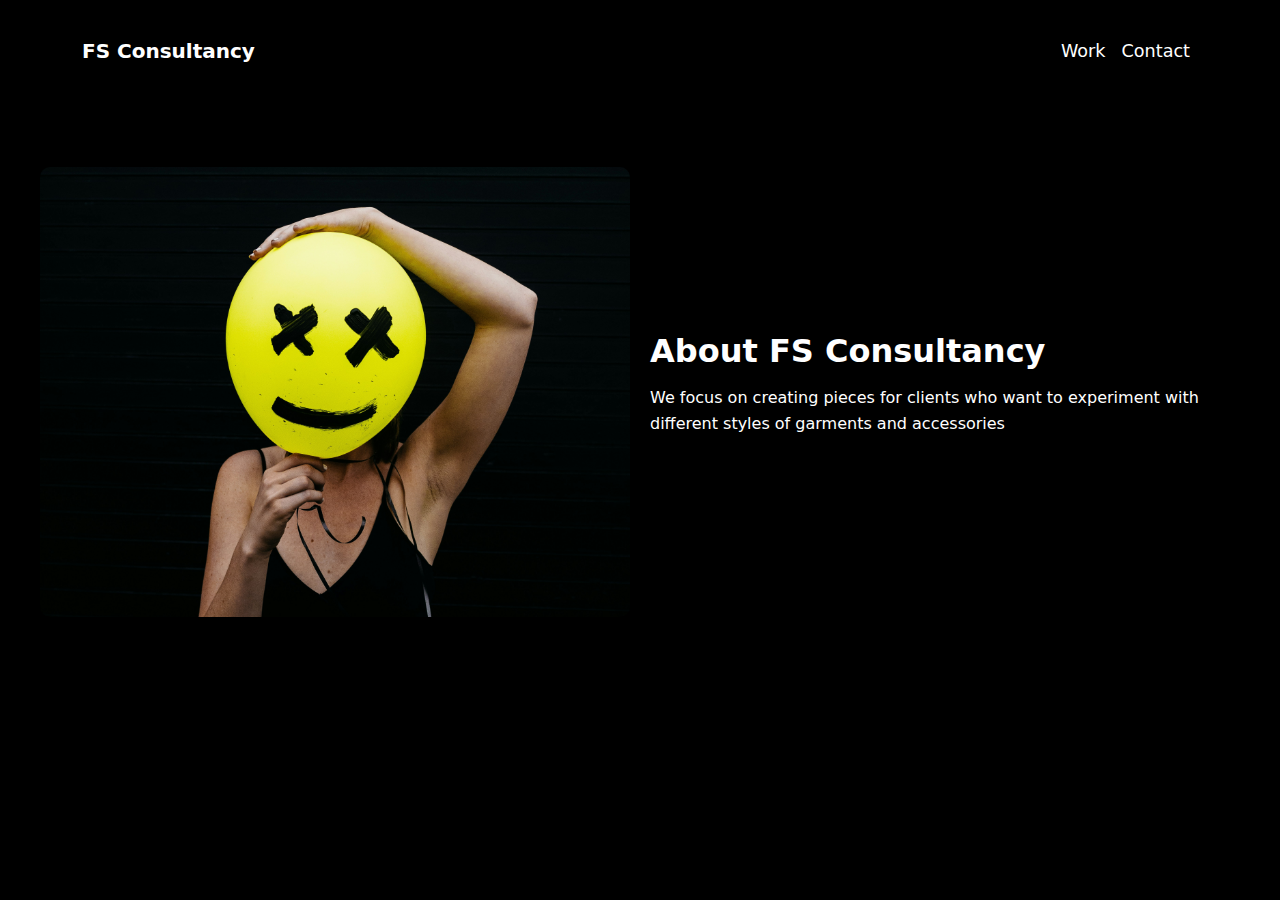
==== about/about.html @ f16344d1 "almost there" ====
<!DOCTYPE html>
<html lang="en">
<head>
  <meta charset="UTF-8">
  <meta name="viewport" content="width=device-width, initial-scale=1.0">
  <link rel="stylesheet" href="about.css">
  <link rel="stylesheet" href="https://cdn.jsdelivr.net/npm/bootstrap@5.3.2/dist/css/bootstrap.min.css">
  <link rel="stylesheet" href="https://cdn.jsdelivr.net/npm/bootstrap-icons/font/bootstrap-icons.css">
  <script src="https://cdn.jsdelivr.net/npm/@popperjs/core@2.11.6/dist/umd/popper.min.js" defer></script>
  <script src="https://cdn.jsdelivr.net/npm/bootstrap@5.3.2/dist/js/bootstrap.min.js" defer></script>
  <title>FS Consultancy</title>
</head>
<body>
<div class="nav">
  <nav class="navbar navbar-expand-lg top">
    <div class="container">
      <a class="navbar-brand" href="#">FS Consultancy</a>
      <button class="navbar-toggler" type="button" data-bs-toggle="collapse" data-bs-target="#navbarNav">
        <span class="navbar-toggler-icon"   ></span>
      </button>
      <div class="collapse navbar-collapse" id="navbarNav">
        <ul class="navbar-nav ms-auto">
          <li class="nav-item">
            <a class="nav-link" href="../index.html">Work</a>
          </li>
          <li class="nav-item">
            <a class="nav-link" href="#">Contact</a>
          </li>
        </ul>
      </div>
    </div>
  </nav>    
</div>
<div class="about">
  <div class="bento-section">
    <div class="bento-grid">
      <div class="bento-item about-image">
        <img src="images/charles-etoroma-vkc1YLZ50yE-unsplash.jpg" alt="About Image">
      </div>
      <div class="bento-item about-text">
        <h2>About FS Consultancy</h2>
        <p>
          We focus on creating pieces for clients who want to experiment with different styles of garments and accessories
        </p>
      </div>
    </div>
  </div>
</div>

<div>
  <!-- contact -->
</div>
</div>
</body>
</html>
---- about/about.css ----
body{
  font-family: 'Futura', sans-serif; 
  padding: 20px;
  margin: 0;
  color: white;
  background-color: black !important;  
}

/* Navvy b */
.navbar {
  width: 100%;
  background: black;
  box-shadow: none;
  padding: 15px 20px;
  margin-bottom: 5vh;
}

.navbar-brand {
  font-size: 1.5rem;
  font-weight: bold;
  color: white !important;
}

.navbar-nav .nav-link {
  font-size: 1.1rem;
  color: white;
  padding: 10px 15px;
}

.navbar-nav .nav-link:hover {
  color: white;
}

/* mob styles nav */
@media (max-width: 991px) {
  .navbar {
    padding: 10px 15px;
    color: white;
  }

  .navbar-toggler {
    border: none;
    outline: none;
  }

  .navbar-toggler-icon {
    width: 30px;
    height: 30px;
        
  }

  .navbar-collapse {
    text-align: center;
    padding: 10px;
  }

  .navbar-nav {
    width: 100%;
  }

  .navbar-nav .nav-link {
    padding: 10px;
    display: block;
    font-size: 1.2rem;
  }
}

/* Bento about */
.bento-section {
  background-color: transparent;
  padding: 40px 20px;

}

.bento-grid {
  display: grid;
  grid-template-columns: 1fr 1fr; 
  gap: 20px;
  align-items: center;
}

.bento-item img {
  width: 100%;
  height: 50vh;
  object-fit: cover;
  border-radius: 10px;
  transition: filter 0.3s ease;
}

.bento-item img:hover {
  filter: grayscale(0);
}

.bento-item h2 {
  font-size: 2rem;
  color: white;
  font-weight: bold;
  margin-bottom: 15px;
}

.bento-item p {
  font-size: 1rem;
  color:white;
  line-height: 1.6;
}

/* bento mob */
@media (max-width: 768px) {
  .bento-grid {
    grid-template-columns: 1fr; 
  }

  .bento-item.about-text {
    order: -1; 
  }
}
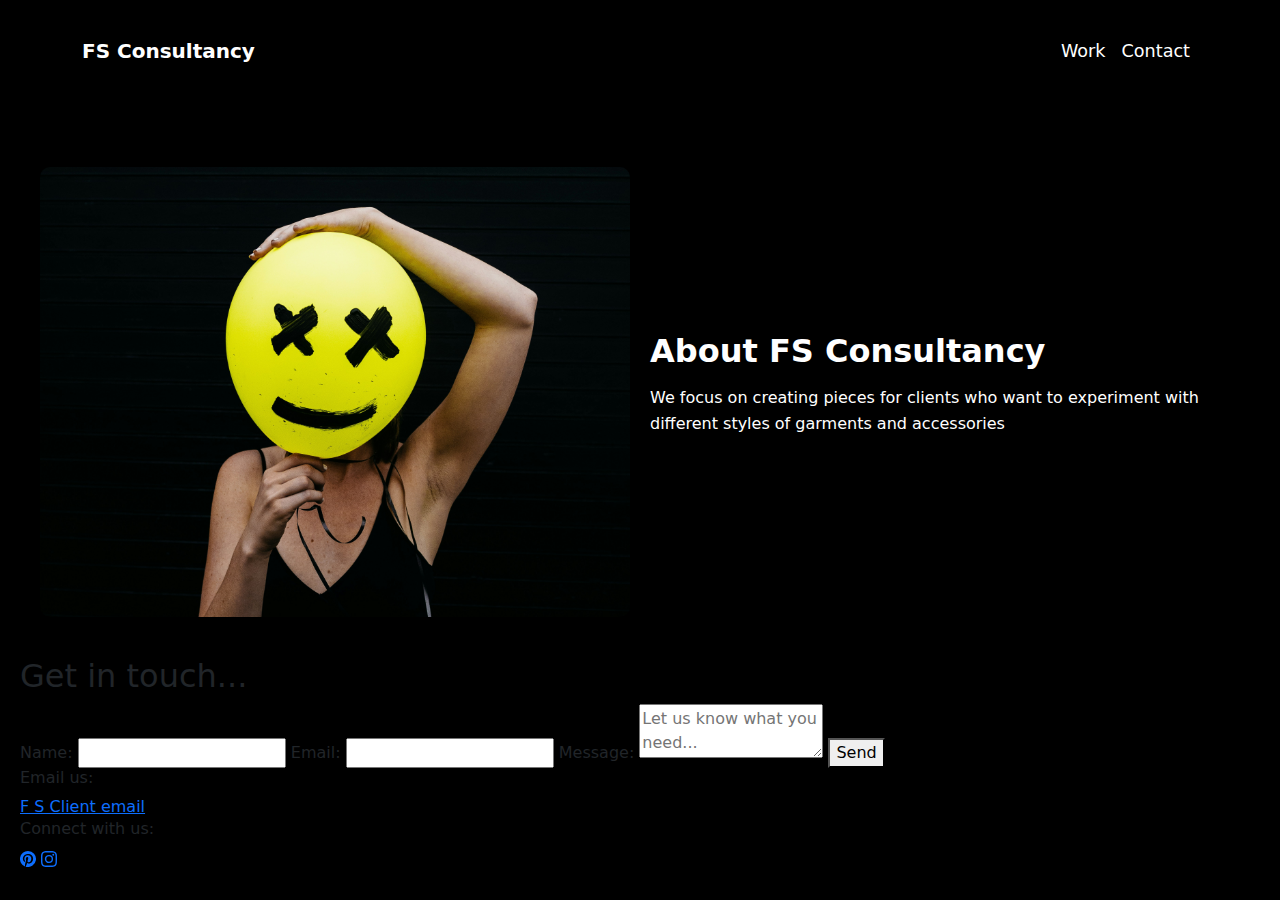
==== commit eefcf5e6: "adding in nav links" ====
--- a/about/about.html
+++ b/about/about.html
@@ -12,7 +12,7 @@
 </head>
 <body>
 <div class="nav">
-  <nav class="navbar navbar-expand-lg top">
+  <nav class="navbar navbar-expand-lg navbar-dark bg-transparent">
     <div class="container">
       <a class="navbar-brand" href="#">FS Consultancy</a>
       <button class="navbar-toggler" type="button" data-bs-toggle="collapse" data-bs-target="#navbarNav">
@@ -24,13 +24,14 @@
             <a class="nav-link" href="../index.html">Work</a>
           </li>
           <li class="nav-item">
-            <a class="nav-link" href="#">Contact</a>
+            <a class="nav-link" href="#contactSection">Contact</a>
           </li>
         </ul>
       </div>
     </div>
   </nav>    
 </div>
+
 <div class="about">
   <div class="bento-section">
     <div class="bento-grid">
@@ -47,9 +48,43 @@
   </div>
 </div>
 
-<div>
-  <!-- contact -->
+<div id="contactSection" class="contactSection">
+  <div class="contactFormContainer">
+    <div class="contactForm">
+      <form action="https://api.web3forms.com/submit" method="POST">
+        <h2>Get in touch...</h2>
+        <input type="hidden" name="access_key" value="PUT HEY HERE">
+        <label for="name">Name:</label>
+        <input type="text" id="name" name="first_name">
+        
+        <label for="email">Email:</label>
+        <input type="email" id="email" name="email">
+        
+        <label for="message">Message:</label>
+        <textarea placeholder="Let us know what you need..." name="message"></textarea>
+        
+        <input type="checkbox" name="botcheck" class="hidden" style="display: none;">
+        <input type="hidden" name="redirect" value="confirmation page/confirmation.html">
+        <button id="submitButton" type="submit">Send</button>
+      </form>
+    </div>
+    <div class="ourContact">
+      <h6>Email us:</h6>
+      <a href="mailto:keiras.candles246@gmail.com">F S Client email</a>
+      <h6>Connect with us:</h6>
+        <div id="socials">
+        <a href="https://uk.pinterest.com/" target="_blank">
+          <svg xmlns="http://www.w3.org/2000/svg" width="16" height="16" fill="currentColor" class="bi bi-pinterest" viewBox="0 0 16 16">
+            <path d="M8 0a8 8 0 0 0-2.915 15.452c-.07-.633-.134-1.606.027-2.297.146-.625.938-3.977.938-3.977s-.239-.479-.239-1.187c0-1.113.645-1.943 1.448-1.943.682 0 1.012.512 1.012 1.127 0 .686-.437 1.712-.663 2.663-.188.796.4 1.446 1.185 1.446 1.422 0 2.515-1.5 2.515-3.664 0-1.915-1.377-3.254-3.342-3.254-2.276 0-3.612 1.707-3.612 3.471 0 .688.265 1.425.595 1.826a.24.24 0 0 1 .056.23c-.061.252-.196.796-.222.907-.035.146-.116.177-.268.107-1-.465-1.624-1.926-1.624-3.1 0-2.523 1.834-4.84 5.286-4.84 2.775 0 4.932 1.977 4.932 4.62 0 2.757-1.739 4.976-4.151 4.976-.811 0-1.573-.421-1.834-.919l-.498 1.902c-.181.695-.669 1.566-.995 2.097A8 8 0 1 0 8 0"/>
+          </svg></a>
+          <a href="https://www.instagram.com target="_blank"><svg xmlns="http://www.w3.org/2000/svg" width="16" height="16" fill="currentColor" class="bi bi-instagram" viewBox="0 0 16 16">
+          <path d="M8 0C5.829 0 5.556.01 4.703.048 3.85.088 3.269.222 2.76.42a3.9 3.9 0 0 0-1.417.923A3.9 3.9 0 0 0 .42 2.76C.222 3.268.087 3.85.048 4.7.01 5.555 0 5.827 0 8.001c0 2.172.01 2.444.048 3.297.04.852.174 1.433.372 1.942.205.526.478.972.923 1.417.444.445.89.719 1.416.923.51.198 1.09.333 1.942.372C5.555 15.99 5.827 16 8 16s2.444-.01 3.298-.048c.851-.04 1.434-.174 1.943-.372a3.9 3.9 0 0 0 1.416-.923c.445-.445.718-.891.923-1.417.197-.509.332-1.09.372-1.942C15.99 10.445 16 10.173 16 8s-.01-2.445-.048-3.299c-.04-.851-.175-1.433-.372-1.941a3.9 3.9 0 0 0-.923-1.417A3.9 3.9 0 0 0 13.24.42c-.51-.198-1.092-.333-1.943-.372C10.443.01 10.172 0 7.998 0zm-.717 1.442h.718c2.136 0 2.389.007 3.232.046.78.035 1.204.166 1.486.275.373.145.64.319.92.599s.453.546.598.92c.11.281.24.705.275 1.485.039.843.047 1.096.047 3.231s-.008 2.389-.047 3.232c-.035.78-.166 1.203-.275 1.485a2.5 2.5 0 0 1-.599.919c-.28.28-.546.453-.92.598-.28.11-.704.24-1.485.276-.843.038-1.096.047-3.232.047s-2.39-.009-3.233-.047c-.78-.036-1.203-.166-1.485-.276a2.5 2.5 0 0 1-.92-.598 2.5 2.5 0 0 1-.6-.92c-.109-.281-.24-.705-.275-1.485-.038-.843-.046-1.096-.046-3.233s.008-2.388.046-3.231c.036-.78.166-1.204.276-1.486.145-.373.319-.64.599-.92s.546-.453.92-.598c.282-.11.705-.24 1.485-.276.738-.034 1.024-.044 2.515-.045zm4.988 1.328a.96.96 0 1 0 0 1.92.96.96 0 0 0 0-1.92m-4.27 1.122a4.109 4.109 0 1 0 0 8.217 4.109 4.109 0 0 0 0-8.217m0 1.441a2.667 2.667 0 1 1 0 5.334 2.667 2.667 0 0 1 0-5.334"/>
+         </svg></a>
+        </div>
+    </div>
+  </div>
 </div>
+  </div>
 </div>
 </body>
 </html>
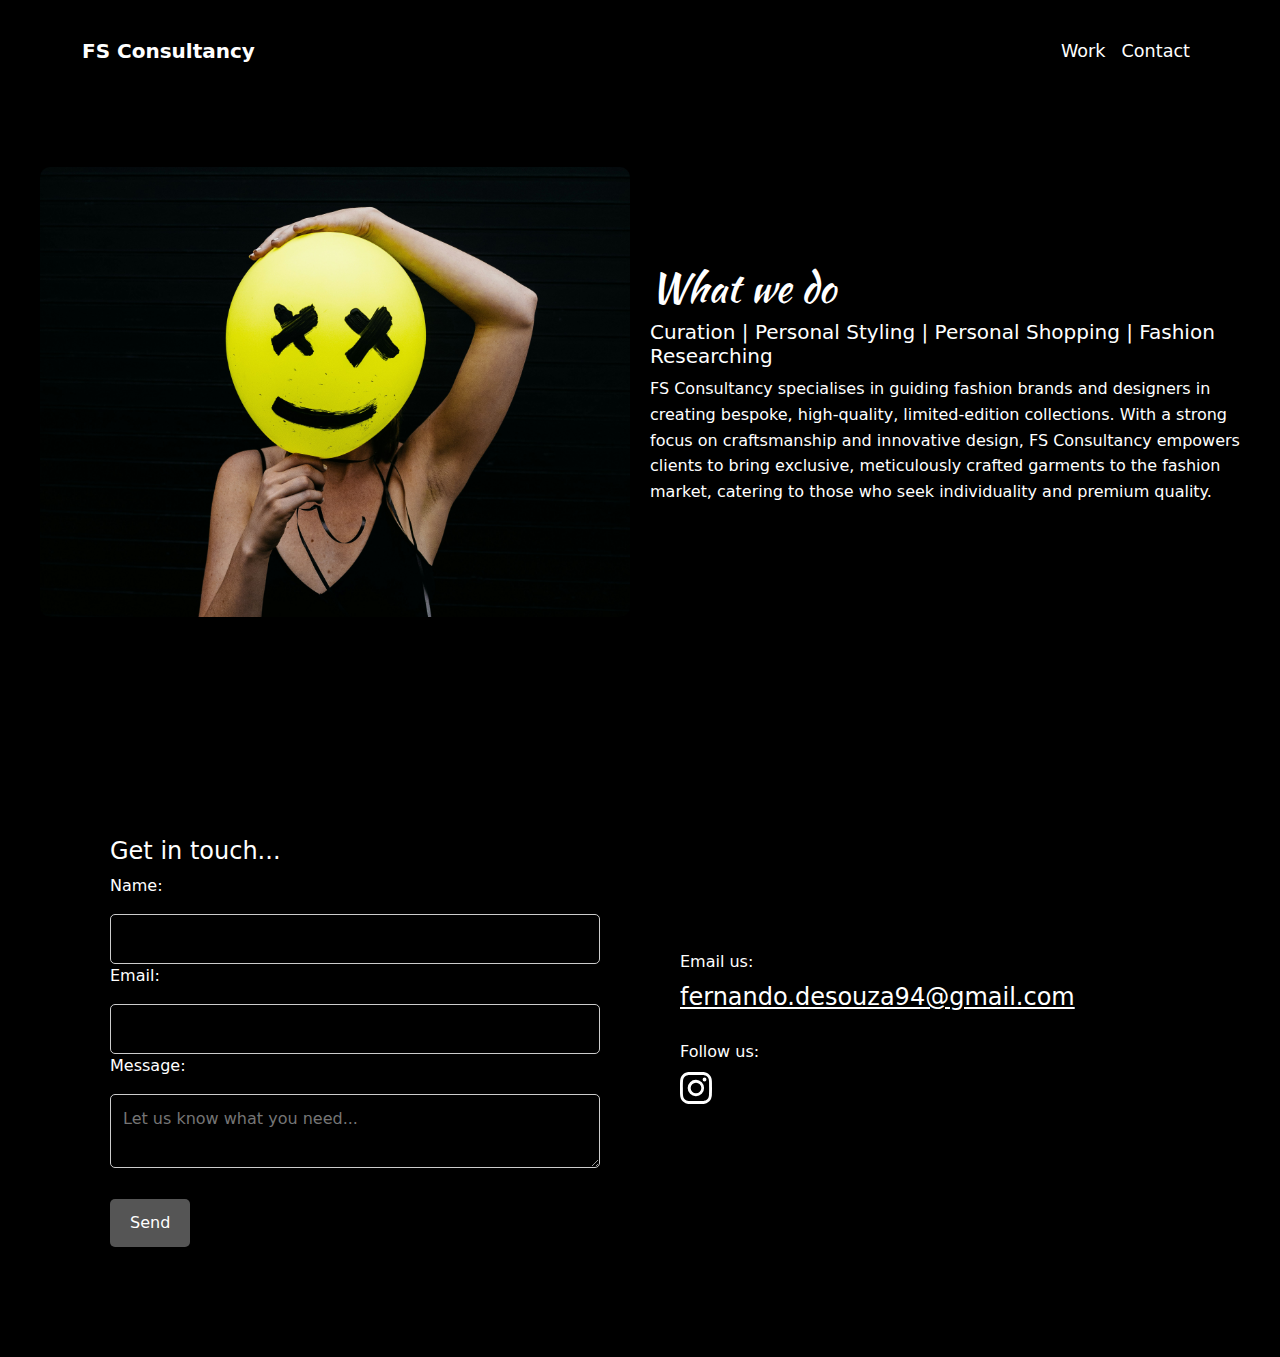
==== commit 246a2a9e: "changes to keep" ====
--- a/about/about.html
+++ b/about/about.html
@@ -8,6 +8,9 @@
   <link rel="stylesheet" href="https://cdn.jsdelivr.net/npm/bootstrap-icons/font/bootstrap-icons.css">
   <script src="https://cdn.jsdelivr.net/npm/@popperjs/core@2.11.6/dist/umd/popper.min.js" defer></script>
   <script src="https://cdn.jsdelivr.net/npm/bootstrap@5.3.2/dist/js/bootstrap.min.js" defer></script>
+  <link rel="preconnect" href="https://fonts.googleapis.com">
+  <link rel="preconnect" href="https://fonts.gstatic.com" crossorigin>
+  <link href="https://fonts.googleapis.com/css2?family=Kaushan+Script&display=swap" rel="stylesheet">
   <title>FS Consultancy</title>
 </head>
 <body>
@@ -39,21 +42,25 @@
         <img src="images/charles-etoroma-vkc1YLZ50yE-unsplash.jpg" alt="About Image">
       </div>
       <div class="bento-item about-text">
-        <h2>About FS Consultancy</h2>
+        <h1>What we do</h1>
+        <h5>Curation | Personal Styling | Personal Shopping | Fashion Researching</h5>
         <p>
-          We focus on creating pieces for clients who want to experiment with different styles of garments and accessories
+          FS Consultancy specialises in guiding fashion brands and designers in creating bespoke, high-quality, 
+          limited-edition collections. With a strong focus on craftsmanship and innovative design, FS 
+          Consultancy empowers clients to bring exclusive, meticulously crafted garments to the fashion 
+          market, catering to those who seek individuality and premium quality.
         </p>
       </div>
     </div>
   </div>
-</div>
+</div>  
 
 <div id="contactSection" class="contactSection">
   <div class="contactFormContainer">
     <div class="contactForm">
       <form action="https://api.web3forms.com/submit" method="POST">
         <h2>Get in touch...</h2>
-        <input type="hidden" name="access_key" value="PUT HEY HERE">
+        <input type="hidden" name="access_key" value="fd06ac50-5092-45fd-9189-bc61feef0d43">
         <label for="name">Name:</label>
         <input type="text" id="name" name="first_name">
         
@@ -70,14 +77,10 @@
     </div>
     <div class="ourContact">
       <h6>Email us:</h6>
-      <a href="mailto:keiras.candles246@gmail.com">F S Client email</a>
-      <h6>Connect with us:</h6>
+      <a href="mailto:fernando.desouza94@gmail.com">fernando.desouza94@gmail.com</a>
+      <h6>Follow us:</h6>
         <div id="socials">
-        <a href="https://uk.pinterest.com/" target="_blank">
-          <svg xmlns="http://www.w3.org/2000/svg" width="16" height="16" fill="currentColor" class="bi bi-pinterest" viewBox="0 0 16 16">
-            <path d="M8 0a8 8 0 0 0-2.915 15.452c-.07-.633-.134-1.606.027-2.297.146-.625.938-3.977.938-3.977s-.239-.479-.239-1.187c0-1.113.645-1.943 1.448-1.943.682 0 1.012.512 1.012 1.127 0 .686-.437 1.712-.663 2.663-.188.796.4 1.446 1.185 1.446 1.422 0 2.515-1.5 2.515-3.664 0-1.915-1.377-3.254-3.342-3.254-2.276 0-3.612 1.707-3.612 3.471 0 .688.265 1.425.595 1.826a.24.24 0 0 1 .056.23c-.061.252-.196.796-.222.907-.035.146-.116.177-.268.107-1-.465-1.624-1.926-1.624-3.1 0-2.523 1.834-4.84 5.286-4.84 2.775 0 4.932 1.977 4.932 4.62 0 2.757-1.739 4.976-4.151 4.976-.811 0-1.573-.421-1.834-.919l-.498 1.902c-.181.695-.669 1.566-.995 2.097A8 8 0 1 0 8 0"/>
-          </svg></a>
-          <a href="https://www.instagram.com target="_blank"><svg xmlns="http://www.w3.org/2000/svg" width="16" height="16" fill="currentColor" class="bi bi-instagram" viewBox="0 0 16 16">
+          <a href="https://www.instagram.com/fs_clients?utm_source=ig_web_button_share_sheet&igsh=ZDNlZDc0MzIxNw==" target="_blank"><svg xmlns="http://www.w3.org/2000/svg" width="16" height="16" fill="currentColor" class="bi bi-instagram" viewBox="0 0 16 16">
           <path d="M8 0C5.829 0 5.556.01 4.703.048 3.85.088 3.269.222 2.76.42a3.9 3.9 0 0 0-1.417.923A3.9 3.9 0 0 0 .42 2.76C.222 3.268.087 3.85.048 4.7.01 5.555 0 5.827 0 8.001c0 2.172.01 2.444.048 3.297.04.852.174 1.433.372 1.942.205.526.478.972.923 1.417.444.445.89.719 1.416.923.51.198 1.09.333 1.942.372C5.555 15.99 5.827 16 8 16s2.444-.01 3.298-.048c.851-.04 1.434-.174 1.943-.372a3.9 3.9 0 0 0 1.416-.923c.445-.445.718-.891.923-1.417.197-.509.332-1.09.372-1.942C15.99 10.445 16 10.173 16 8s-.01-2.445-.048-3.299c-.04-.851-.175-1.433-.372-1.941a3.9 3.9 0 0 0-.923-1.417A3.9 3.9 0 0 0 13.24.42c-.51-.198-1.092-.333-1.943-.372C10.443.01 10.172 0 7.998 0zm-.717 1.442h.718c2.136 0 2.389.007 3.232.046.78.035 1.204.166 1.486.275.373.145.64.319.92.599s.453.546.598.92c.11.281.24.705.275 1.485.039.843.047 1.096.047 3.231s-.008 2.389-.047 3.232c-.035.78-.166 1.203-.275 1.485a2.5 2.5 0 0 1-.599.919c-.28.28-.546.453-.92.598-.28.11-.704.24-1.485.276-.843.038-1.096.047-3.232.047s-2.39-.009-3.233-.047c-.78-.036-1.203-.166-1.485-.276a2.5 2.5 0 0 1-.92-.598 2.5 2.5 0 0 1-.6-.92c-.109-.281-.24-.705-.275-1.485-.038-.843-.046-1.096-.046-3.233s.008-2.388.046-3.231c.036-.78.166-1.204.276-1.486.145-.373.319-.64.599-.92s.546-.453.92-.598c.282-.11.705-.24 1.485-.276.738-.034 1.024-.044 2.515-.045zm4.988 1.328a.96.96 0 1 0 0 1.92.96.96 0 0 0 0-1.92m-4.27 1.122a4.109 4.109 0 1 0 0 8.217 4.109 4.109 0 0 0 0-8.217m0 1.441a2.667 2.667 0 1 1 0 5.334 2.667 2.667 0 0 1 0-5.334"/>
          </svg></a>
         </div>
--- a/about/about.css
+++ b/about/about.css
@@ -9,7 +9,6 @@
 /* Navvy b */
 .navbar {
   width: 100%;
-  background: black;
   box-shadow: none;
   padding: 15px 20px;
   margin-bottom: 5vh;
@@ -46,7 +45,6 @@
   .navbar-toggler-icon {
     width: 30px;
     height: 30px;
-        
   }
 
   .navbar-collapse {
@@ -69,9 +67,14 @@
 .bento-section {
   background-color: transparent;
   padding: 40px 20px;
-
-}
-
+  color: white;
+
+}
+
+.bento-section h1{
+  font-family: "Kaushan Script", cursive;
+
+}
 .bento-grid {
   display: grid;
   grid-template-columns: 1fr 1fr; 
@@ -114,3 +117,117 @@
     order: -1; 
   }
 }
+
+/* contact */
+.contactSection {
+  display: flex;
+  justify-content: center;
+  padding: 50px;
+  background-color: black;
+  margin-top: 10vh;
+}
+
+.contactFormContainer {
+  display: flex;
+  justify-content: space-between;
+  width: 100%;
+  max-width: 1200px;
+}
+
+.contactForm {
+  background-color: transparent; 
+  border-radius: 50px;
+  padding: 40px;
+  width: 50%;
+  box-shadow: none;
+  color: white; 
+}
+
+.contactForm h2 {
+  font-size: 1.5em;
+  color: white; 
+}
+
+.contactForm input[type="text"],
+.contactForm input[type="email"],
+.contactForm textarea {
+  width: 100%;
+  margin-top: 1em;
+  padding: 12px;
+  border: 1px solid #ccc;
+  border-radius: 5px;
+  background-color: transparent; 
+  color: white; 
+}
+
+.contactForm button {
+  margin-top: 1.5em;
+  padding: 12px 20px;
+  background-color: #555; 
+  color: white; 
+  border: none;
+  border-radius: 5px;
+}
+
+.ourContact {
+  padding: 40px;
+  color: white; 
+  width: 50%;
+  display: flex;
+  flex-direction: column;
+  justify-content: center;
+}
+
+.ourContact p,
+.ourContact a {
+  font-size: 1.5em;
+  color: white; 
+  margin-bottom: 3vh;
+}
+
+.ourContact h6{
+  font-size: 1em;
+}
+
+.ourContact a:hover {
+  text-decoration: underline;
+  color: #ccc; 
+}
+
+#socials {
+  display: flex;
+  gap: 10px; 
+  align-items: center; 
+}
+
+#socials svg {
+  display: inline-flex;
+  justify-content: center;
+  align-items: center;
+  width: 32px; 
+  height: 32px;
+  color: white;
+}
+
+@media (max-width: 768px) {
+  .contactFormContainer {
+    flex-direction: column;
+    align-items: center;
+  }
+
+  .contactForm, 
+  .ourContact {
+    width: 120%;
+    text-align: center;
+  }
+
+  .contactForm {
+    margin-bottom: 20px;
+  }
+
+  #socials {
+    justify-items: center;
+    align-self: center;
+  } 
+}
+
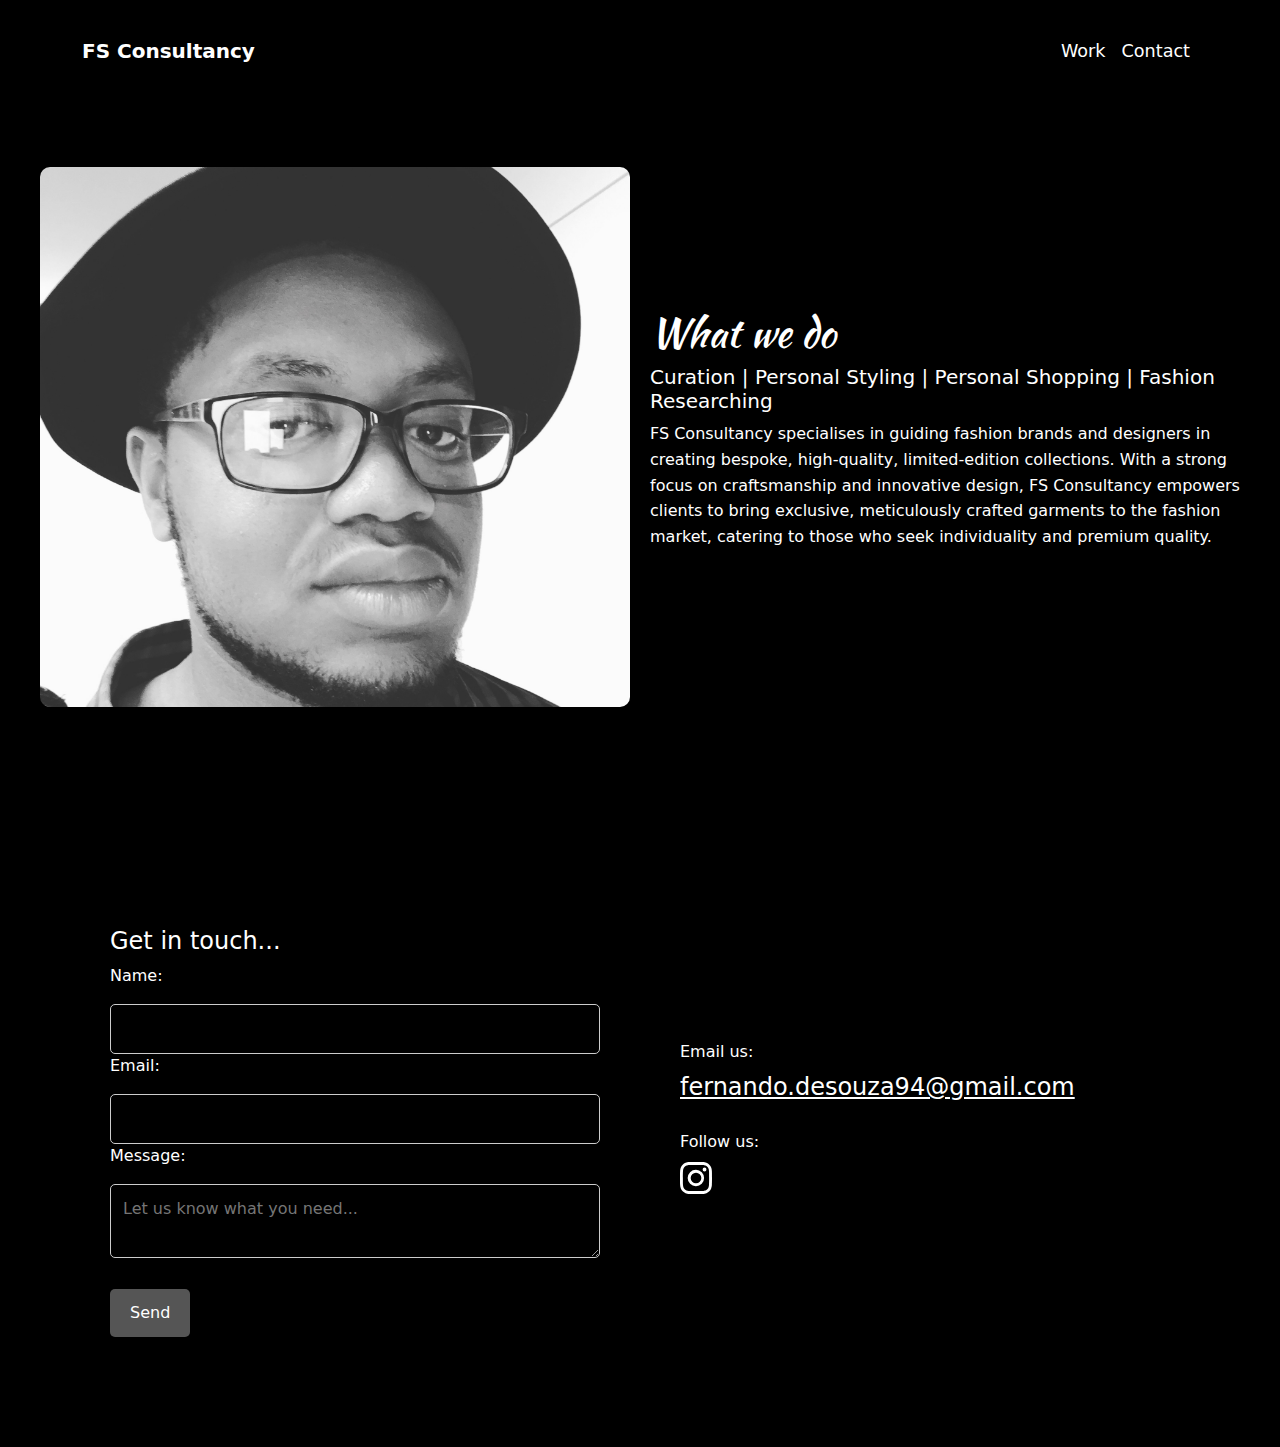
==== commit c60f0247: "photos updated" ====
--- a/about/about.html
+++ b/about/about.html
@@ -39,7 +39,7 @@
   <div class="bento-section">
     <div class="bento-grid">
       <div class="bento-item about-image">
-        <img src="images/charles-etoroma-vkc1YLZ50yE-unsplash.jpg" alt="About Image">
+        <img src="images/about_me.JPG" alt="About Image">
       </div>
       <div class="bento-item about-text">
         <h1>What we do</h1>
--- a/about/about.css
+++ b/about/about.css
@@ -84,7 +84,7 @@
 
 .bento-item img {
   width: 100%;
-  height: 50vh;
+  height: 60vh;
   object-fit: cover;
   border-radius: 10px;
   transition: filter 0.3s ease;
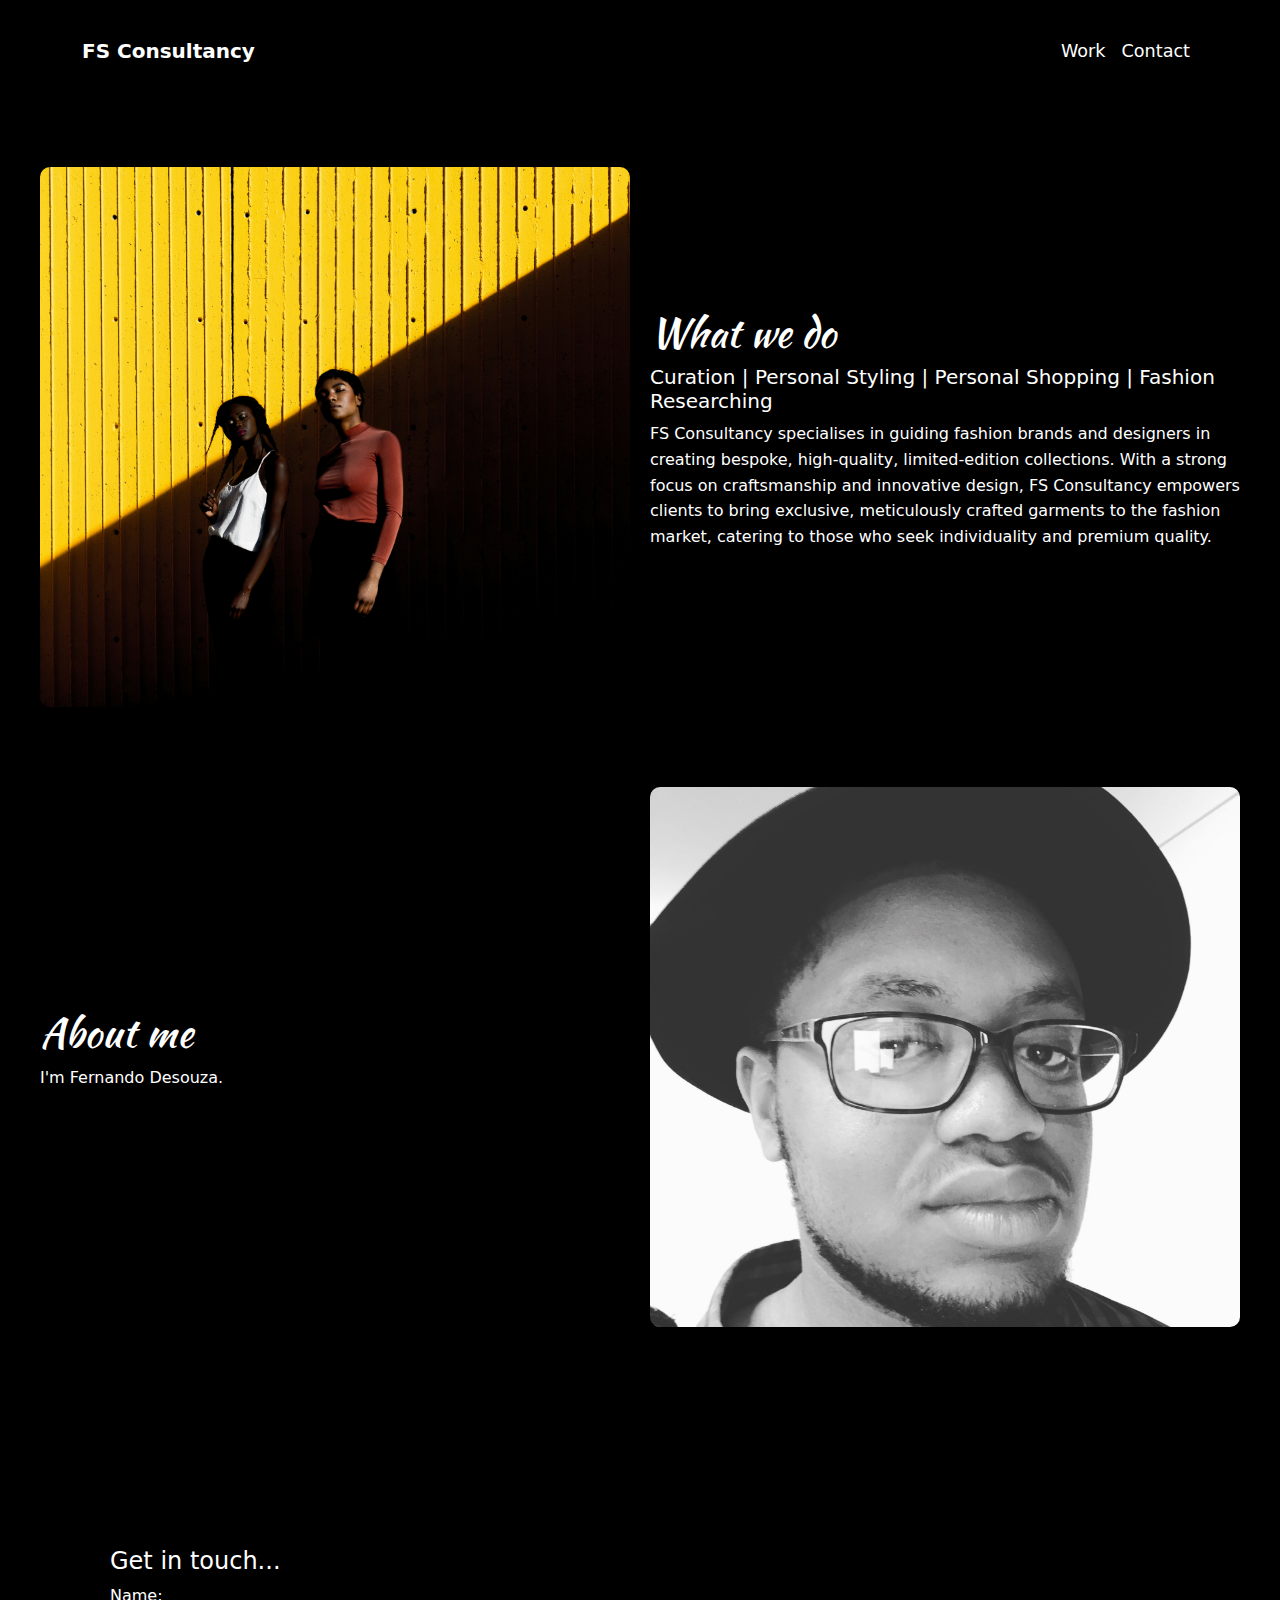
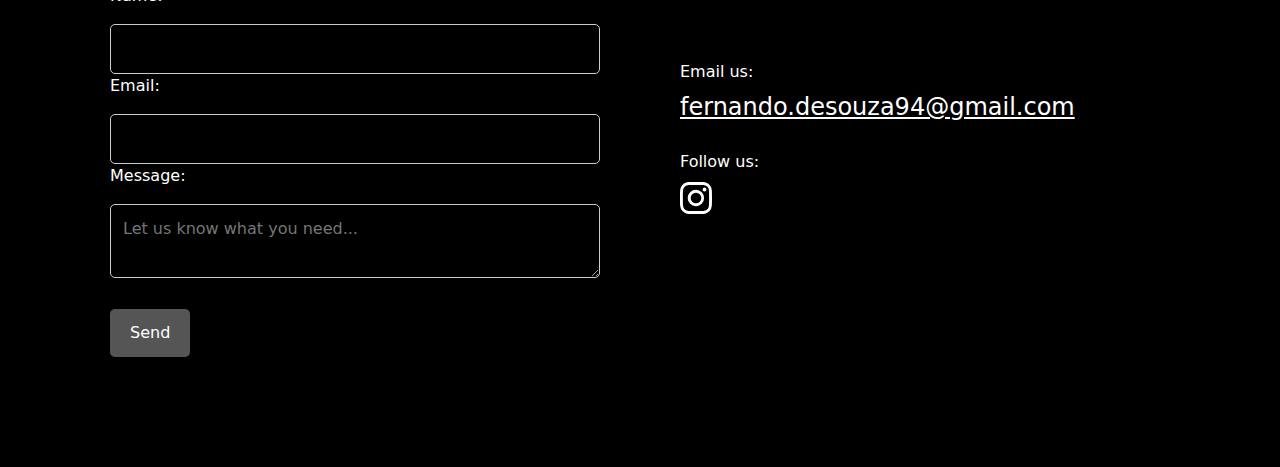
==== commit 3905e506: "slight edits" ====
--- a/about/about.html
+++ b/about/about.html
@@ -39,7 +39,7 @@
   <div class="bento-section">
     <div class="bento-grid">
       <div class="bento-item about-image">
-        <img src="images/about_me.JPG" alt="About Image">
+        <img src="images/oladimeji-odunsi-lNm2Px2UYB4-unsplash.jpg" alt="About Image">
       </div>
       <div class="bento-item about-text">
         <h1>What we do</h1>
@@ -54,6 +54,22 @@
     </div>
   </div>
 </div>  
+<!-- about fernando  -->
+<div class="about">
+  <div class="bento-section">
+    <div class="bento-grid">
+      <div class="bento-item about-text">
+        <h1>About me</h1>
+        <p>
+           I'm Fernando Desouza. 
+        </p>
+      </div>
+      <div class="bento-item about-image">
+        <img src="images/about_me.JPG" alt="About Image">
+      </div>
+    </div>
+  </div>
+</div> 
 
 <div id="contactSection" class="contactSection">
   <div class="contactFormContainer">
--- a/about/about.css
+++ b/about/about.css
@@ -63,7 +63,7 @@
   }
 }
 
-/* Bento about */
+/* Bento about business*/
 .bento-section {
   background-color: transparent;
   padding: 40px 20px;
@@ -117,6 +117,9 @@
     order: -1; 
   }
 }
+
+/* bento about fernando  */
+
 
 /* contact */
 .contactSection {
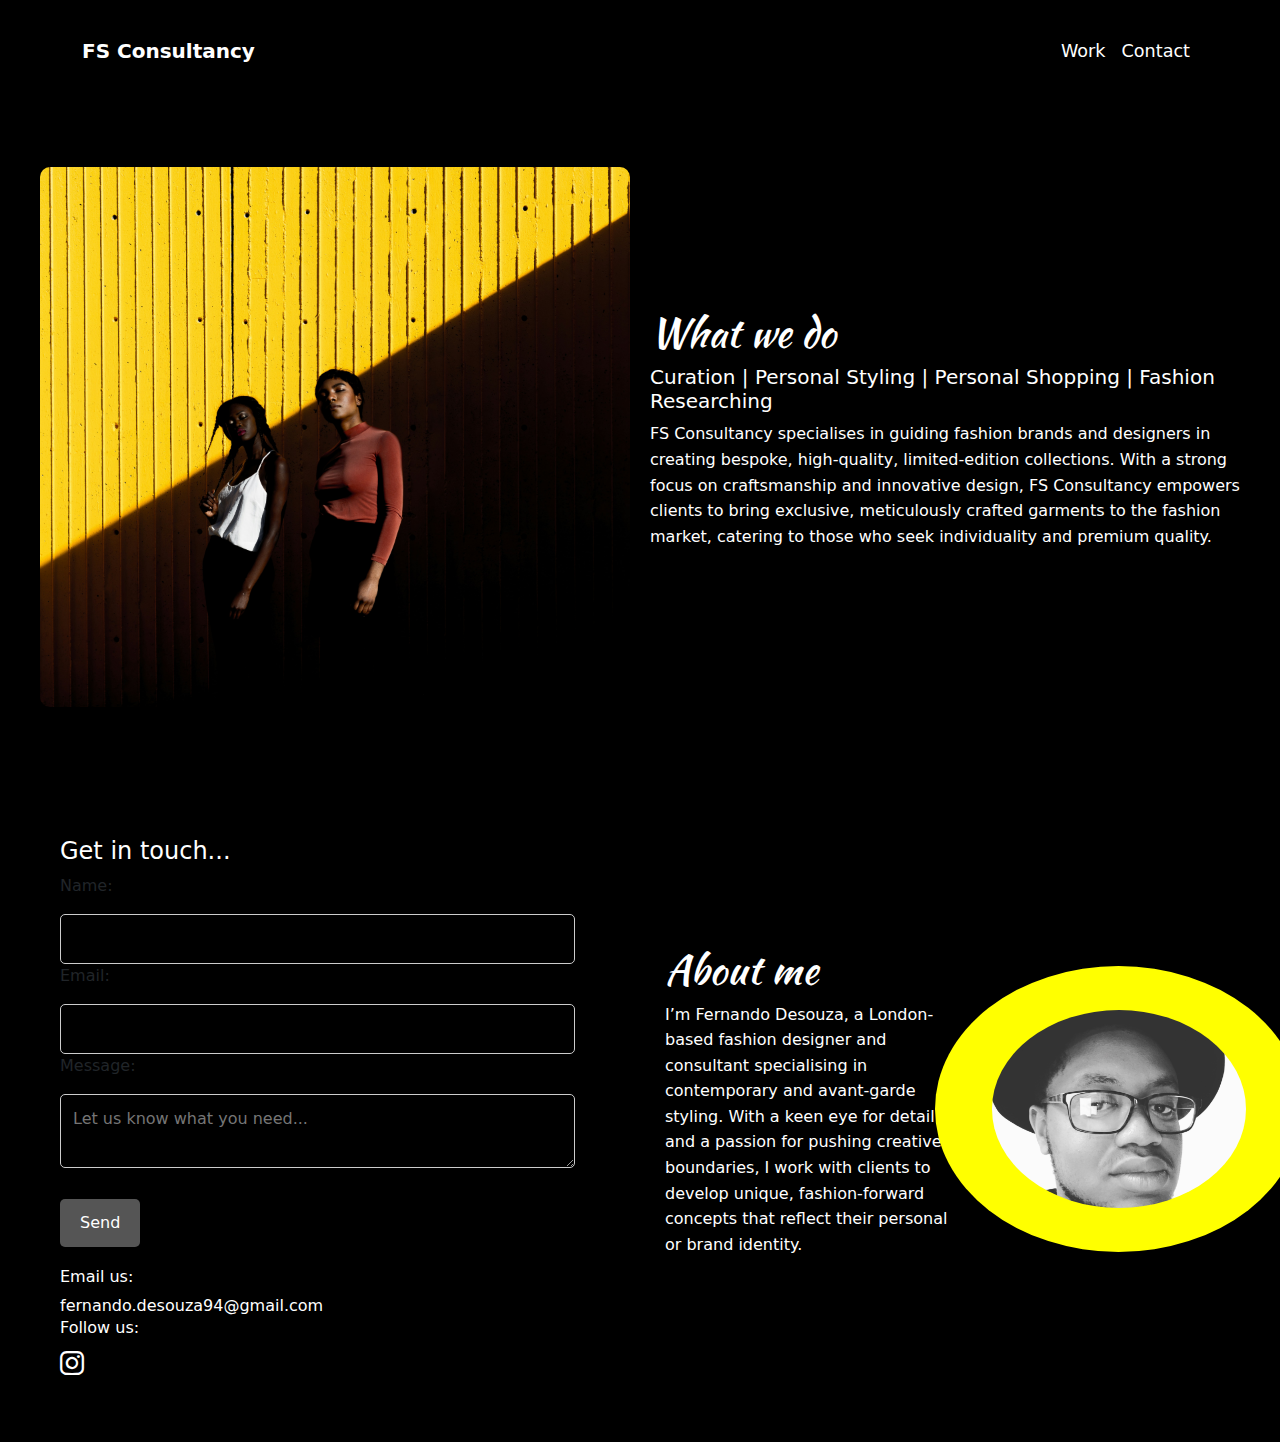
==== commit 28645b63: "editing" ====
--- a/about/about.html
+++ b/about/about.html
@@ -54,55 +54,54 @@
     </div>
   </div>
 </div>  
-<!-- about fernando  -->
-<div class="about">
-  <div class="bento-section">
-    <div class="bento-grid">
-      <div class="bento-item about-text">
-        <h1>About me</h1>
-        <p>
-           I'm Fernando Desouza. 
-        </p>
-      </div>
-      <div class="bento-item about-image">
-        <img src="images/about_me.JPG" alt="About Image">
+<!-- about and contact -->
+<div class="about-contact-container">
+  <div class="contact-section">
+    <h2>Get in touch...</h2>
+    <form action="https://api.web3forms.com/submit" method="POST">
+      <input type="hidden" name="access_key" value="fd06ac50-5092-45fd-9189-bc61feef0d43">
+      <label for="name">Name:</label>
+      <input type="text" id="name" name="first_name">
+
+      <label for="email">Email:</label>
+      <input type="email" id="email" name="email">
+
+      <label for="message">Message:</label>
+      <textarea placeholder="Let us know what you need..." name="message"></textarea>
+
+      <input type="checkbox" name="botcheck" class="hidden" style="display: none;">
+      <input type="hidden" name="redirect" value="confirmation page/confirmation.html">
+      <button id="submitButton" type="submit">Send</button>
+    </form>
+    <div class="contact-info">
+      <h6>Email us:</h6>
+      <a href="mailto:fernando.desouza94@gmail.com">fernando.desouza94@gmail.com</a>
+      <h6>Follow us:</h6>
+      <div id="socials">
+        <a href="https://www.instagram.com/fs_clients" target="_blank">
+          <i class="bi bi-instagram"></i>
+        </a>
       </div>
     </div>
   </div>
-</div> 
 
-<div id="contactSection" class="contactSection">
-  <div class="contactFormContainer">
-    <div class="contactForm">
-      <form action="https://api.web3forms.com/submit" method="POST">
-        <h2>Get in touch...</h2>
-        <input type="hidden" name="access_key" value="fd06ac50-5092-45fd-9189-bc61feef0d43">
-        <label for="name">Name:</label>
-        <input type="text" id="name" name="first_name">
-        
-        <label for="email">Email:</label>
-        <input type="email" id="email" name="email">
-        
-        <label for="message">Message:</label>
-        <textarea placeholder="Let us know what you need..." name="message"></textarea>
-        
-        <input type="checkbox" name="botcheck" class="hidden" style="display: none;">
-        <input type="hidden" name="redirect" value="confirmation page/confirmation.html">
-        <button id="submitButton" type="submit">Send</button>
-      </form>
+  <!-- Right: About Fernando -->
+  <div class="about-fernando">
+    <div class="about-fernando-text">
+      <h1>About me</h1>
+      <p>
+        I’m Fernando Desouza, a London-based fashion designer and consultant specialising in contemporary and avant-garde styling. With a keen eye for detail and a passion for pushing creative boundaries, I work with clients to develop unique, fashion-forward concepts that reflect their personal or brand identity.
+      </p>
     </div>
-    <div class="ourContact">
-      <h6>Email us:</h6>
-      <a href="mailto:fernando.desouza94@gmail.com">fernando.desouza94@gmail.com</a>
-      <h6>Follow us:</h6>
-        <div id="socials">
-          <a href="https://www.instagram.com/fs_clients?utm_source=ig_web_button_share_sheet&igsh=ZDNlZDc0MzIxNw==" target="_blank"><svg xmlns="http://www.w3.org/2000/svg" width="16" height="16" fill="currentColor" class="bi bi-instagram" viewBox="0 0 16 16">
-          <path d="M8 0C5.829 0 5.556.01 4.703.048 3.85.088 3.269.222 2.76.42a3.9 3.9 0 0 0-1.417.923A3.9 3.9 0 0 0 .42 2.76C.222 3.268.087 3.85.048 4.7.01 5.555 0 5.827 0 8.001c0 2.172.01 2.444.048 3.297.04.852.174 1.433.372 1.942.205.526.478.972.923 1.417.444.445.89.719 1.416.923.51.198 1.09.333 1.942.372C5.555 15.99 5.827 16 8 16s2.444-.01 3.298-.048c.851-.04 1.434-.174 1.943-.372a3.9 3.9 0 0 0 1.416-.923c.445-.445.718-.891.923-1.417.197-.509.332-1.09.372-1.942C15.99 10.445 16 10.173 16 8s-.01-2.445-.048-3.299c-.04-.851-.175-1.433-.372-1.941a3.9 3.9 0 0 0-.923-1.417A3.9 3.9 0 0 0 13.24.42c-.51-.198-1.092-.333-1.943-.372C10.443.01 10.172 0 7.998 0zm-.717 1.442h.718c2.136 0 2.389.007 3.232.046.78.035 1.204.166 1.486.275.373.145.64.319.92.599s.453.546.598.92c.11.281.24.705.275 1.485.039.843.047 1.096.047 3.231s-.008 2.389-.047 3.232c-.035.78-.166 1.203-.275 1.485a2.5 2.5 0 0 1-.599.919c-.28.28-.546.453-.92.598-.28.11-.704.24-1.485.276-.843.038-1.096.047-3.232.047s-2.39-.009-3.233-.047c-.78-.036-1.203-.166-1.485-.276a2.5 2.5 0 0 1-.92-.598 2.5 2.5 0 0 1-.6-.92c-.109-.281-.24-.705-.275-1.485-.038-.843-.046-1.096-.046-3.233s.008-2.388.046-3.231c.036-.78.166-1.204.276-1.486.145-.373.319-.64.599-.92s.546-.453.92-.598c.282-.11.705-.24 1.485-.276.738-.034 1.024-.044 2.515-.045zm4.988 1.328a.96.96 0 1 0 0 1.92.96.96 0 0 0 0-1.92m-4.27 1.122a4.109 4.109 0 1 0 0 8.217 4.109 4.109 0 0 0 0-8.217m0 1.441a2.667 2.667 0 1 1 0 5.334 2.667 2.667 0 0 1 0-5.334"/>
-         </svg></a>
-        </div>
+    <div class="fernando-image">
+      <div class="yellow-circle"></div>
+      <img src="images/about_me.JPG" alt="Fernando Desouza">
     </div>
   </div>
 </div>
+
+
+
   </div>
 </div>
 </body>
--- a/about/about.css
+++ b/about/about.css
@@ -68,7 +68,6 @@
   background-color: transparent;
   padding: 40px 20px;
   color: white;
-
 }
 
 .bento-section h1{
@@ -118,119 +117,148 @@
   }
 }
 
-/* bento about fernando  */
-
-
-/* contact */
-.contactSection {
-  display: flex;
-  justify-content: center;
-  padding: 50px;
-  background-color: black;
-  margin-top: 10vh;
-}
-
-.contactFormContainer {
-  display: flex;
-  justify-content: space-between;
-  width: 100%;
-  max-width: 1200px;
-}
-
-.contactForm {
-  background-color: transparent; 
-  border-radius: 50px;
+/* Main Layout */
+.about-contact-container {
+  display: grid;
+  grid-template-columns: 1fr 1fr; /* Two equal columns */
+  gap: 50px;
+  align-items: center;
+  margin-top: 50px;
+}
+
+/* Left: Contact Form */
+.contact-section {
+  background-color: transparent;
   padding: 40px;
-  width: 50%;
-  box-shadow: none;
-  color: white; 
-}
-
-.contactForm h2 {
+}
+
+.contact-section h2 {
   font-size: 1.5em;
-  color: white; 
-}
-
-.contactForm input[type="text"],
-.contactForm input[type="email"],
-.contactForm textarea {
+  color: white;
+}
+
+.contact-section form input,
+.contact-section form textarea {
   width: 100%;
   margin-top: 1em;
   padding: 12px;
   border: 1px solid #ccc;
   border-radius: 5px;
-  background-color: transparent; 
-  color: white; 
-}
-
-.contactForm button {
+  background-color: transparent;
+  color: white;
+}
+
+.contact-section button {
   margin-top: 1.5em;
   padding: 12px 20px;
-  background-color: #555; 
-  color: white; 
+  background-color: #555;
+  color: white;
   border: none;
   border-radius: 5px;
 }
 
-.ourContact {
-  padding: 40px;
-  color: white; 
-  width: 50%;
-  display: flex;
-  flex-direction: column;
-  justify-content: center;
-}
-
-.ourContact p,
-.ourContact a {
-  font-size: 1.5em;
-  color: white; 
-  margin-bottom: 3vh;
-}
-
-.ourContact h6{
-  font-size: 1em;
-}
-
-.ourContact a:hover {
-  text-decoration: underline;
-  color: #ccc; 
+.contact-info {
+  margin-top: 20px;
+  color: white;
+  text-align: left; /* Desktop: Align left */
+}
+
+.contact-info a {
+  color: white;
+  text-decoration: none;
 }
 
 #socials {
   display: flex;
-  gap: 10px; 
-  align-items: center; 
-}
-
-#socials svg {
-  display: inline-flex;
+  gap: 10px;
+  align-items: center;
+}
+
+#socials i {
+  font-size: 24px;
+  color: white;
+}
+
+/* Right: About Fernando (Split 50/50) */
+.about-fernando {
+  display: flex;
+  align-items: center;
+  gap: 30px; /* Space between text & image */
+  color: white;
+}
+
+/* Text Section */
+.about-fernando-text {
+  flex: 1; /* Take half the space */
+}
+
+.about-fernando h1 {
+  font-family: "Kaushan Script", cursive;
+}
+
+.about-fernando p {
+  font-size: 1rem;
+  line-height: 1.6;
+}
+
+/* Image Section */
+.fernando-image {
+  flex: 1;
+  position: relative;
+  width: 220px;
+  height: 220px;
+  display: flex;
   justify-content: center;
   align-items: center;
-  width: 32px; 
-  height: 32px;
-  color: white;
-}
-
+}
+
+/* Yellow Circle (Behind Image) */
+.yellow-circle {
+  position: absolute;
+  width: 130%;
+  height: 130%;
+  background-color: yellow;
+  border-radius: 50%;
+  z-index: 0; /* Send to back */
+}
+
+/* Fernando's Image */
+.fernando-image img {
+  width: 90%;
+  height: 90%;
+  border-radius: 50%;
+  object-fit: cover;
+  position: relative;
+  z-index: 1; /* Ensure it appears above the yellow circle */
+}
+
+/* Mobile: Stack & Center Everything */
 @media (max-width: 768px) {
-  .contactFormContainer {
+  .about-contact-container {
+    grid-template-columns: 1fr;
+    text-align: center;
+  }
+
+  .about-fernando {
     flex-direction: column;
-    align-items: center;
-  }
-
-  .contactForm, 
-  .ourContact {
-    width: 120%;
-    text-align: center;
-  }
-
-  .contactForm {
-    margin-bottom: 20px;
+    text-align: center;
+  }
+
+  .fernando-image {
+    margin: 20px auto;
+  }
+
+  .yellow-circle {
+    width: 110%;
+    height: 110%;
+  }
+
+  .contact-section,
+  .contact-info {
+    text-align: center;
   }
 
   #socials {
-    justify-items: center;
-    align-self: center;
-  } 
-}
-
+    justify-content: center;
+  }
+}
